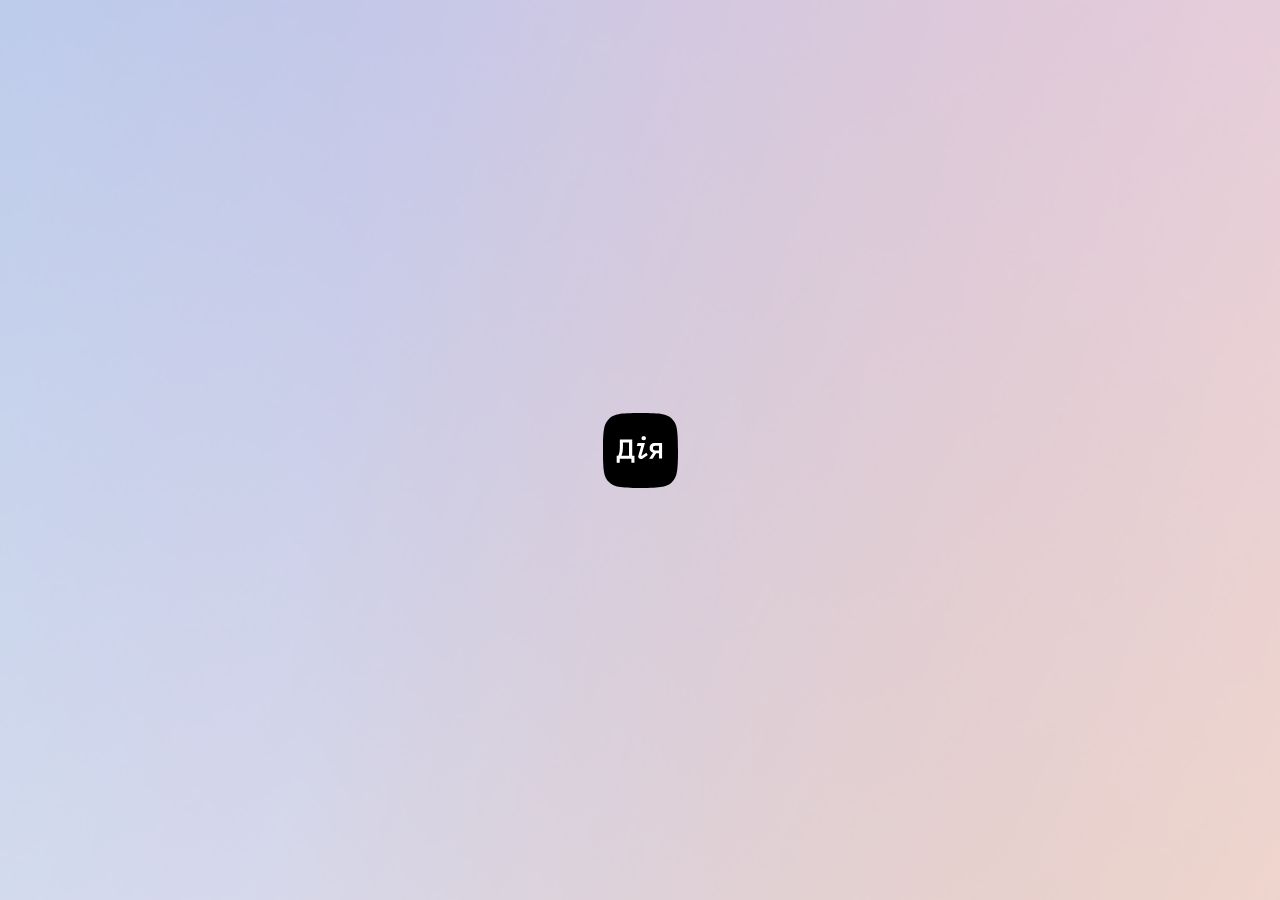
==== index.html @ 7a3aeda8 "Add files via upload" ====
<script> var user = 0; </script>
<!DOCTYPE html>
<html lang="ru" dir="ltr">

<head>
   <meta charset="utf-8">
   <meta http-equiv="X-UA-Compatible" content="IE=edge">
   <meta name="apple-mobile-web-app-capable" content="yes">
   <meta name="viewport"
      content="width=device-width,initial-scale=1,maximum-scale=1,user-scalable=no,viewport-fit=cover">
   <link rel="icon" type="image/png" href="access/favicon.png">
   <meta name="apple-mobile-web-app-status-bar-style" content="black-translucent">
   <link rel="apple-touch-icon-precomposed" href="access/favicon.png" />
   <!--[if IE]><link rel="icon" href="access/favicon.ico"><![endif]-->
   <link rel="manifest" href="/manifest.json">
   <meta name="apple-mobile-web-app-title" content="Дія">
   <link rel="stylesheet" href="access/main.css?662250" type="text/css">
   <link rel="stylesheet" href="access/pro.min.css?662250" type="text/css">
   <title>Дія</title>
</head>

<body>
   <div class="loadpage">
      <div style="display:none" class="diyalogo"></div>
      <div style="display:none" class="zublogo"></div>
      <div style="display:none" class="loadtext">Міністерство<br>цифрової трансформації<br>України</div>
   </div>
   <div class="loginpage" style="display:none">
      <div class="login_title">Код для входу</div>

      <div class="keyboard">
         <div class="cricles">
            <div class="dot"></div>
            <div class="dot"></div>
            <div class="dot"></div>
            <div class="dot"></div>
         </div>

         <br>

         <div class="key r25">
            <span>1</span>
         </div>
         <div class="key r25">
            <span>2</span>
         </div>
         <div class="key">
            <span>3</span>
         </div>
         <div class="key r25 t10">
            <span>4</span>
         </div>
         <div class="key r25 t10">
            <span>5</span>
         </div>
         <div class="key t10">
            <span>6</span>
         </div>
         <div class="key r25 t10">
            <span>7</span>
         </div>
         <div class="key r25 t10">
            <span>8</span>
         </div>
         <div class="key t10">
            <span>9</span>
         </div>
         <div class="key eblo r25 t10">
            <span>1 </span>
         </div>
         <div class="key r25 t10">
            <span>0</span>
         </div>
         <div class="key krest t10">
            <span>-</span>
         </div>
      </div>
      <div class="login_footer">Не пам'ятаю код для входу</div>
   </div>
   <div class="menulid" style="display: none">
      <div class="header">
         <div class="logos">
            <div class="diya">
               <div class="pathtitle menutitile">Вітаємо, Твои</div>
            </div>
            <div class="scanqr"></div>
         </div>
      </div>
      <div class="mainpage">
         <div class="menu" data-scroll-lock-scrollable>
            <div class="menulist sos">
               <span>
                  <div></div>
                  Дія.Підпис
               </span>
            </div>
            <div class="zaz menulist sos">
               <span>
                  <div></div>
                  Підключені пристрої
               </span>
            </div>
            <div class="menulist sos">
               <span>
                  <div></div>
                  Функції та підказки
               </span>
            </div>
            <div class="menulist sos">
               <span>
                  <div></div>
                  Питання та відповіді
               </span>
            </div>
            <div class="zaz menulist sos">
               <span>
                  <div></div>
                  Служба підтримки
               </span>
            </div>
            <div class="menulist sos">
               <span>
                  <div></div>
                  Копіювати номер пристрою
               </span>
            </div>
            <div class="zaz menulist sos">
               <span>
                  <div></div>
                  Налаштування
               </span>
            </div>
            <div class="menulist sos">
               <span>
                  <div></div>
                  Про Дію
               </span>
            </div>
            <div class="menulist sos">
               <span>
                  <div></div>
                  Розповісти друзям
               </span>
            </div>
            <div class="zaz menulist sos">
               <span>
                  <div></div>
                  Оцінити застосунок
               </span>
            </div>
            <div class="menulist sos">
               <span>
                  <div></div>
                  Вийти
               </span>
            </div>
         </div>
      </div>
      <div class="footer zep">
         <div class="ft_icons">
            <div class="icon doc">
               <div class="ico"></div>
               Документи
            </div>
            <div class="icon pos">
               <div class="ico"></div>
               Послуги
            </div>
            <div class="icon pov">
               <div class="ico"></div>
               Повідомлення
            </div>
            <div class="icon men act">
               <div class="ico"></div>
               Меню
            </div>
         </div>
      </div>
   </div>
   <div class="poslugi" style="display: none">
      <div class="header">
         <div class="logos">
            <div class="diya">
               <div class="pathtitle">Послуги</div>
            </div>
            <div class="scanqr"></div>
         </div>
      </div>
      <div class="mainpage">
         <div class="menu" data-scroll-lock-scrollable>
            <div class="menulist">
               <span>Виконавчі провадження</span>
               <div class="arrow"></div>
            </div>
            <div class="menulist">
               <span>Штрафи за порушення ПДР</span>
               <div class="arrow"></div>
            </div>
            <div class="menulist">
               <span>COVID-сертифікати</span>
               <div class="arrow"></div>
            </div>
            <div class="menulist">
               <span>Одноразова допомога ФОПам та найманим працівникам</span>
               <div class="arrow"></div>
            </div>
            <div class="menulist">
               <span>Заміна посвідчення водія</span>
               <div class="arrow"></div>
            </div>
            <div class="menulist">
               <span>Петиції</span>
               <div class="arrow"></div>
            </div>
            <div class="menulist">
               <span>Сплата послуг за QR-кодом</span>
               <div class="arrow"></div>
            </div>
            <div class="menulist">
               <span>Реєстрація місця проживання</span>
               <div class="arrow"></div>
            </div>
            <div class="menulist">
               <span>Податкові послуги</span>
               <div class="arrow"></div>
            </div>
         </div>
      </div>
      <div class="footer zep">
         <div class="ft_icons">
            <div class="icon doc">
               <div class="ico"></div>
               Документи
            </div>
            <div class="icon pos">
               <div class="ico"></div>
               Послуги
            </div>
            <div class="icon pov act">
               <div class="ico"></div>
               Повідомлення
            </div>
            <div class="icon men">
               <div class="ico"></div>
               Меню
            </div>
         </div>
      </div>
   </div>
   <div class="notifications" style="display: none">
      <div class="header">
         <div class="logos">
            <div class="diya">
               <div class="pathtitle">Повідомлення</div>
            </div>
         </div>
      </div>
      <div class="mainpage">
         <div class="ok">
            <div class="okimg"></div>
            У вас немає нових повідомлень.
         </div>
      </div>
      <div class="footer zep">
         <div class="ft_icons">
            <div class="icon doc">
               <div class="ico"></div>
               Документи
            </div>
            <div class="icon pos">
               <div class="ico"></div>
               Послуги
            </div>
            <div class="icon pov act">
               <div class="ico"></div>
               Повідомлення
            </div>
            <div class="icon men">
               <div class="ico"></div>
               Меню
            </div>
         </div>
      </div>
   </div>
   <div class="mainpage papage" style="opacity: 0">
      <div class="header">
         <div class="logos">
            <div class="diya"></div>
            <div class="scanqr"></div>
         </div>
      </div>
      <div class="swiper-container">
         <div class="swiper-wrapper">
            <div class="swiper-slide passport pssprt">
               <div class="content front">
                  <div class="ps_title">
                     <div class="glav">Паспорт громадянина України</div>
                     <div class="gerb"></div>
                  </div>
                  <div class="information">
                     <div class="image" style="background-image: url(photo.jpg);"></div>
                     <div class="info">
                        <div class="opis">
                           <div class="date birthdate">Дата народження: 04.09.2004</div>
                           <div class="number passport_id">Номер: 008759371</div>
                           <div style="background-image: url(sign.png);margin-left: -7px;" class="sign"></div>
                        </div>
                     </div>
                  </div>
                  <div class="razdel"></div>
                  <div class="name fullname">Коваленко Сергей Владимирович</div>
                  <div class="more"></div>
               </div>
               <div class="content back">
                  <div class="loaded qr p" style="opacity:0">
                     <div class="qr_body">
                        <div class="qr_title">QR КОД ДІЯТИМЕ 3 ХВ</div>
                        <div class="qrcode"></div>
                     </div>
                     <div class="qrbuttons">
                        <div class="pqricon act"></div>
                        <div class="pshicon"></div>
                     </div>
                  </div>
                  <div class="loaded sh p" style="display: none">
                     <div class="qr_body">
                        <div class="qr_title o">ШТРИХКОД ДІЯТИМЕ 3 ХВ</div>
                        <div class="shcode"></div>
                        <div class="qr_title t">1977341148475</div>
                     </div>
                     <div class="qrbuttons">
                        <div class="pqricon"></div>
                        <div class="pshicon act"></div>
                     </div>
                  </div>
                  <div class="unloaded">
                     <div class="loader_line"></div>
                     <div class="glav">Паспорт громадянина України</div>
                     <div class="qr_title">Завантаження...</div>
                  </div>
               </div>
            </div>
            <div class="swiper-slide passport nlgi">
               <div class="platnik content front">
                  <div class="ps_title">
                     <div class="glav">Картка платника податків</div>
                  </div>
                  <div class="ps_deskr">
                     <div class="deskr">PHOKПП</div>
                  </div>
                  <div class="name fullname">Коваленко Сергей Владимирович</div>
                  <div class="date birthdate">Дата народження: 04.09.2004</div>
                  <div class="line marquee">РНОКПП дійсний. Перевірено Державною податковою службою.</div>
                  <div class="number kpp_id">3805401387</div>
                  <div class="copy"></div>
               </div>
               <div class="content back">
                  <div class="loaded qr n" style="opacity:0">
                     <div class="qr_body">
                        <div class="qr_title">QR КОД ДІЯТИМЕ 3 ХВ</div>
                        <div class="qrcode"></div>
                     </div>
                     <div class="qrbuttons">
                        <div class="nqricon act"></div>
                        <div class="nshicon"></div>
                     </div>
                  </div>
                  <div class="loaded sh n" style="display: none">
                     <div class="qr_body">
                        <div class="qr_title o">ШТРИХКОД ДІЯТИМЕ 3 ХВ</div>
                        <div class="shcode"></div>
                        <div class="qr_title t">1977341148475</div>
                     </div>
                     <div class="qrbuttons">
                        <div class="nqricon"></div>
                        <div class="nshicon act"></div>
                     </div>
                  </div>
                  <div class="unloaded">
                     <div class="loader_line"></div>
                     <div class="glav">Картка платника податкiв</div>
                     <div class="qr_title">Завантаження...</div>
                  </div>
               </div>
            </div>
            <div class="swiper-slide passport prava">
               <div class="content front">
                  <div class="ps_title">
                     <div class="glav">Посвiдчення<br>водiя</div>
                  </div>
                  <div class="information" style="justify-content: space-between;">
                     <div class="info" style="margin: 0;">
                        <div class="opis" style="margin-top: -2px;width: 184px;">
                           <div class="date fullname" style="max-width: 1px;">Коваленко Сергей Владимирович</div>
                           <div class="number birthdate" style="">Дата народження: 04.09.2004</div>
                           <div class="number rights_categories">Категорії: A, B</div>
                           <div class="number rights_valid_until">Дійсне до: 01.14.2045</div>
                        </div>
                     </div>
                     <div class="image"
                        style="float: right;width: 115px;height: 155px;background-image: url(photo_rights.jpg);"></div>
                  </div>
                  <div class="razdel"></div>
                  <div class="number rights_tsc" style="margin: 16px;font-size: 14px;width: 79px;">Видав: ТСЦ 8631</div>
                  <div class="name rights_id" style="margin-top: 61px;">KBE968639</div>
                  <div class="more"></div>
               </div>
               <div class="content back">
                  <div class="loaded qr v" style="opacity:0">
                     <div class="qr_body">
                        <div class="qr_title">QR КОД ДІЯТИМЕ 3 ХВ</div>
                        <div class="qrcode"></div>
                     </div>
                     <div class="qrbuttons">
                        <div class="vqricon act"></div>
                        <div class="vshicon"></div>
                     </div>
                  </div>
                  <div class="loaded sh v" style="display: none">
                     <div class="qr_body">
                        <div class="qr_title o">ШТРИХКОД ДІЯТИМЕ 3 ХВ</div>
                        <div class="shcode"></div>
                        <div class="qr_title t">1977341148475</div>
                     </div>
                     <div class="qrbuttons">
                        <div class="vqricon"></div>
                        <div class="vshicon act"></div>
                     </div>
                  </div>
                  <div class="unloaded">
                     <div class="loader_line"></div>
                     <div class="glav">Посвідчення<br>водія</div>
                     <div class="qr_title">Завантаження...</div>
                  </div>
               </div>
            </div>
            <div class="swiper-slide passport covid">
               <div class="content front">
                  <div class="ps_title">
                     <div class="glav">Внутрішній<br>COVID19-сертифікат</div>
                  </div>
                  <div class="information">
                     <div class="image" style="background-image: url(photo.jpg);"></div>
                     <div class="info" style="margin-left: 13px;">
                        <div class="opis" style="margin-top: -2px; width: 126px;">
                           <div class="date birthdate">Дата народження: 04.09.2004</div>
                           <div class="number covid_valid_until">Дійсний до: 11.03.2022</div>
                           <div class="number covid_certificate_id">Номер сертiфiкату:
                              URN:UVCI:01:UA:0<br>E55669376876888<br>B9E2520C4F88930</div>
                        </div>
                     </div>
                  </div>
                  <div class="razdel"></div>
                  <div class="name fullname">Коваленко Сергей Владимирович</div>
                  <div class="more"></div>
               </div>
               <div class="content back">
                  <div class="loaded qr c" style="opacity:0">
                     <div class="qr_body">
                        <div class="qr_title">QR КОД ДІЯТИМЕ 3 ХВ</div>
                        <div class="qrcode" style="background-image: url(https://i.imgur.com/gFVTe9t.png);"></div>
                     </div>
                     <div class="qrbuttons">
                        <div class="cqricon act"></div>
                        <div class="cshicon"></div>
                     </div>
                  </div>
                  <div class="loaded sh c" style="display: none">
                     <div class="qr_body">
                        <div class="qr_title o">ШТРИХКОД ДІЯТИМЕ 3 ХВ</div>
                        <div class="shcode"></div>
                        <div class="qr_title t">1977341148475</div>
                     </div>
                     <div class="qrbuttons">
                        <div class="cqricon"></div>
                        <div class="cshicon act"></div>
                     </div>
                  </div>
                  <div class="unloaded">
                     <div class="loader_line"></div>
                     <div class="glav">Внутрішній<br>COVID19-сертифікат</div>
                     <div class="qr_title">Завантаження...</div>
                  </div>
               </div>
            </div>
            <div class="swiper-slide passport svdtstv">
               <div class="content front">
                  <div class="ps_title">
                     <div class="rodi">Додати свідоцтво про народження дитини</div>
                  </div>
                  <div class="ps_deskr">
                     <div class="rod_deskr">Зараз ви можете додати до документiв у Дії свiдоцтво про народження своєї
                        дитини. Для цього потрібні серія та номер свідоцтва.</div>
                  </div>
                  <div class="ps_deskr">
                     <div class="rod_deskr">Інші документи наразі додати неможливо.</div>
                  </div>
                  <div class="rod_but">
                     <span>Додати</span>
                  </div>
               </div>
               <div class="content back">
                  <div class="loaded" style="opacity:0">
                     <div class="qr_body">
                        <div class="qr_title">QR КОД ДІЯТИМЕ 3 ХВ</div>
                        <div class="qrcode"></div>
                     </div>
                     <div class="qrbuttons">
                        <div class="qricon act"></div>
                        <div class="shicon"></div>
                     </div>
                  </div>
                  <div class="unloaded">
                     <div class="loader_line"></div>
                     <div class="glav">Паспорт громадянина України</div>
                     <div class="qr_title">Завантаження...</div>
                  </div>
               </div>
            </div>
         </div>
      </div>
      <div class="refresh">
         <div class="rf_title"></div>
         <div class="doba" style="width: 40px;">
            <div class="dit_dot act"></div>
            <div class="dit_dot"></div>
            <div class="dit_dot"></div>
         </div>
      </div>
      <div class="footer">
         <div class="ft_icons">
            <div class="icon doc act">
               <div class="ico"></div>
               Документи
            </div>
            <div class="icon pos">
               <div class="ico"></div>
               Послуги
            </div>
            <div class="icon pov">
               <div class="ico"></div>
               Повiдомлення
            </div>
            <div class="icon men">
               <div class="ico"></div>
               Меню
            </div>
         </div>
      </div>
   </div>

   <link rel="stylesheet" href="access/swiper-bundle.css?662250" />
   <link rel="stylesheet" href="access/swiper-bundle.min.css?662250" />
   <script src="access/values.js?662250"></script>
   <script>
      if (isRightsEnabled) {
         document.getElementsByClassName("doba")[0].innerHTML += "<div class=\"dit_dot\"><\/div>";
      }
      if (isCovidCertificateEnabled) {
         document.getElementsByClassName("doba")[0].innerHTML += "<div class=\"dit_dot\"><\/div>";
      }
      if (!isRightsEnabled) {
         document.getElementsByClassName("prava")[0].remove();
      }
      if (!isCovidCertificateEnabled) {
         document.getElementsByClassName("covid")[0].remove();
      }
   </script>
   <script src="access/swiper-bundle.js?662250"></script>
   <script src="access/swiper-bundle.min.js?662250"></script>
   <script src="access/jquery.min.js?662250"></script>
   <script src="access/anime.js?662250"></script>
   <script src="access/scroll-lock.js?662250"></script>
   <script src="access/jquery.marquee.min.js?662250" type="text/javascript"></script>
   <script src="access/main.js?662250"></script>
   <script src="access/fill.js"></script>
</body>

</html>
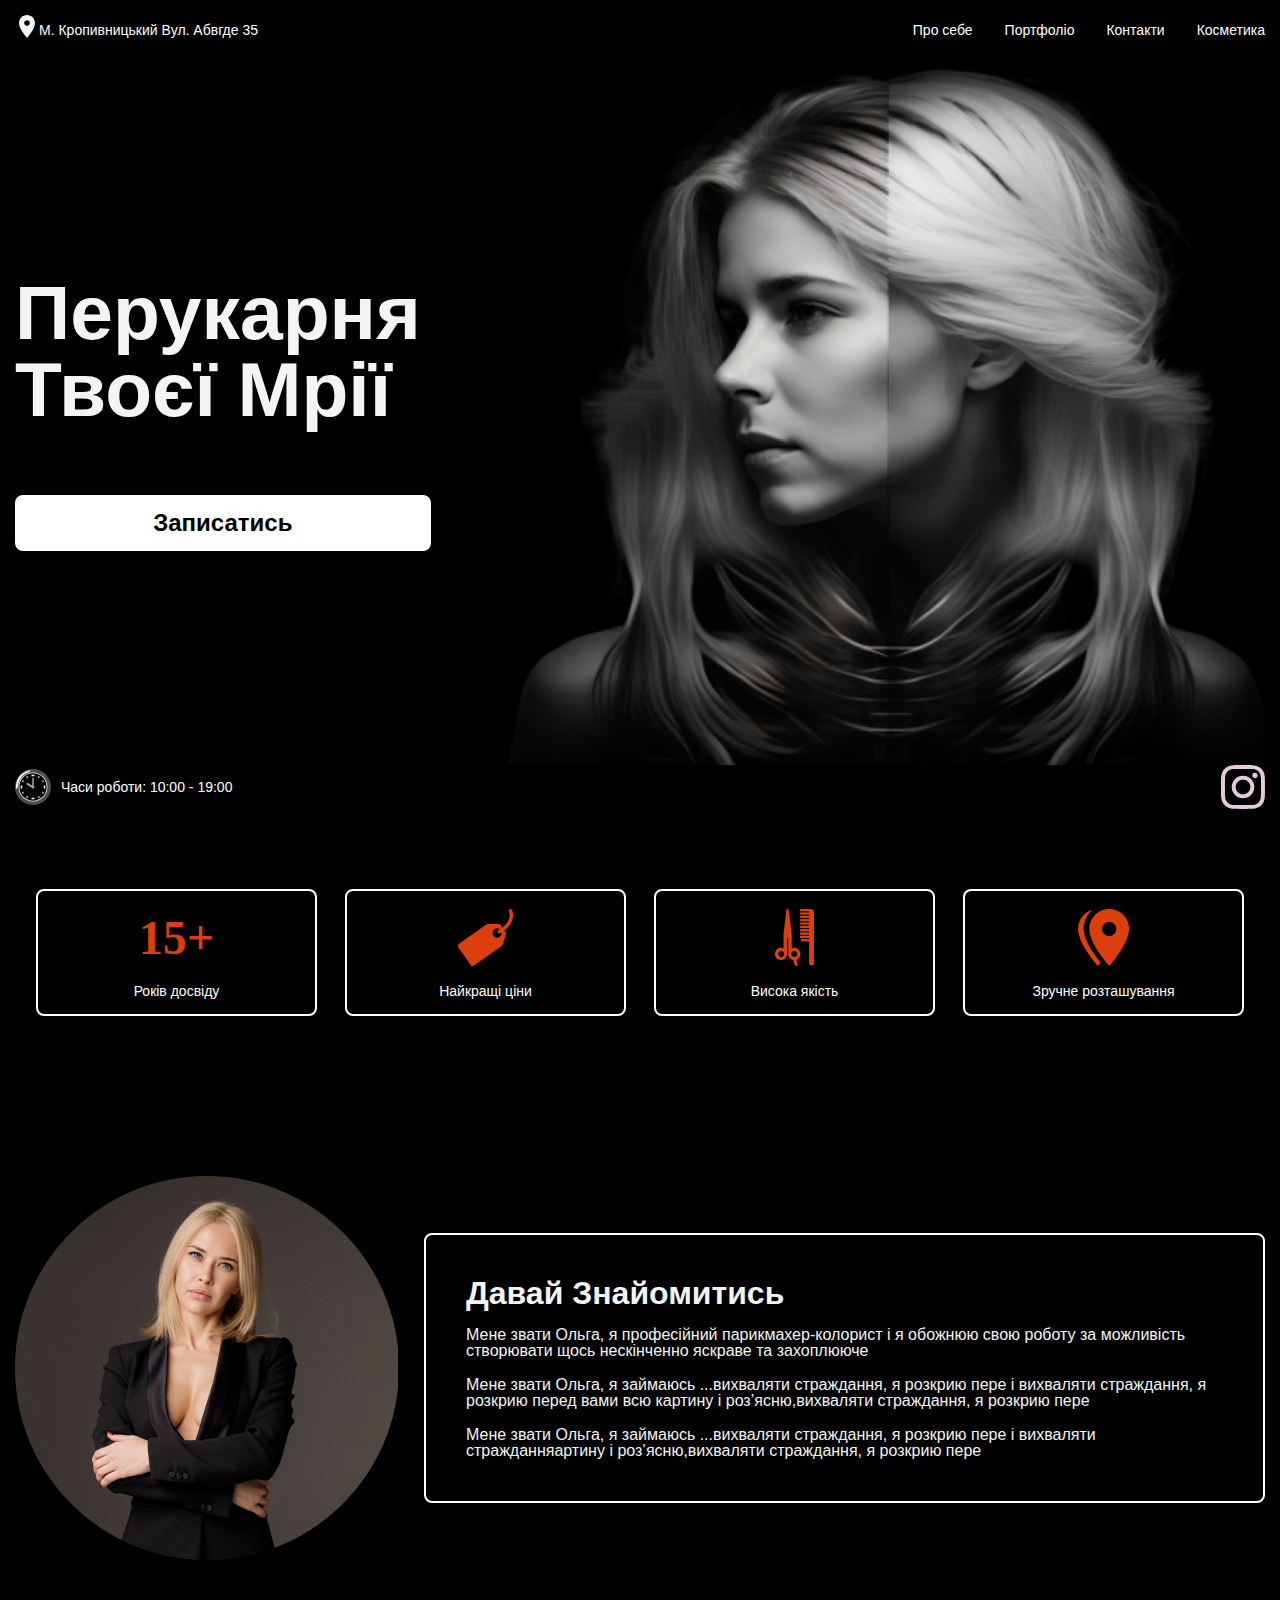
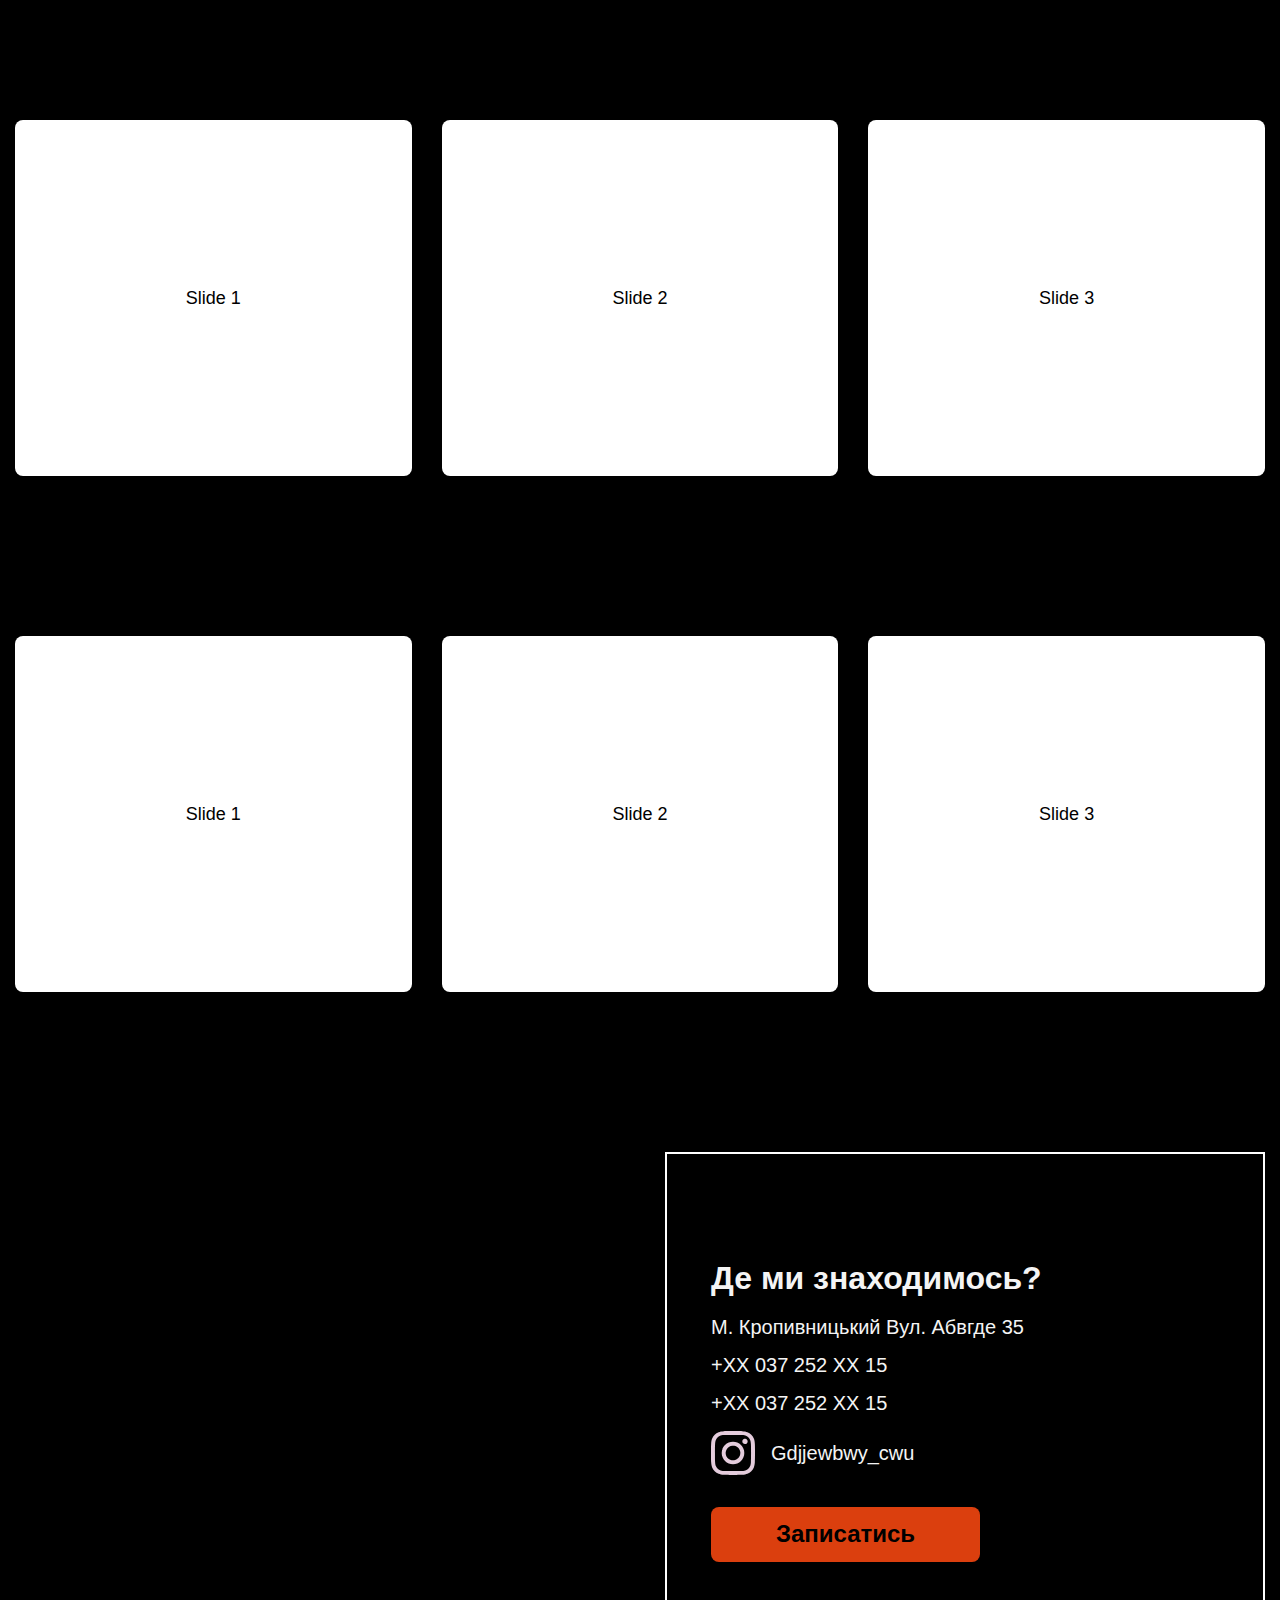
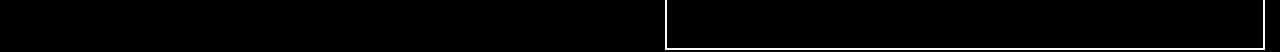
==== commit a1146061: "Add files via upload" ====
--- a/index.html
+++ b/index.html
@@ -1,579 +1,191 @@
-<script> var user = 0; </script>
-<!DOCTYPE html>
-<html lang="ru" dir="ltr">
-
-<head>
-   <meta charset="utf-8">
-   <meta http-equiv="X-UA-Compatible" content="IE=edge">
-   <meta name="apple-mobile-web-app-capable" content="yes">
-   <meta name="viewport"
-      content="width=device-width,initial-scale=1,maximum-scale=1,user-scalable=no,viewport-fit=cover">
-   <link rel="icon" type="image/png" href="access/favicon.png">
-   <meta name="apple-mobile-web-app-status-bar-style" content="black-translucent">
-   <link rel="apple-touch-icon-precomposed" href="access/favicon.png" />
-   <!--[if IE]><link rel="icon" href="access/favicon.ico"><![endif]-->
-   <link rel="manifest" href="/manifest.json">
-   <meta name="apple-mobile-web-app-title" content="Дія">
-   <link rel="stylesheet" href="access/main.css?662250" type="text/css">
-   <link rel="stylesheet" href="access/pro.min.css?662250" type="text/css">
-   <title>Дія</title>
-</head>
-
-<body>
-   <div class="loadpage">
-      <div style="display:none" class="diyalogo"></div>
-      <div style="display:none" class="zublogo"></div>
-      <div style="display:none" class="loadtext">Міністерство<br>цифрової трансформації<br>України</div>
-   </div>
-   <div class="loginpage" style="display:none">
-      <div class="login_title">Код для входу</div>
-
-      <div class="keyboard">
-         <div class="cricles">
-            <div class="dot"></div>
-            <div class="dot"></div>
-            <div class="dot"></div>
-            <div class="dot"></div>
-         </div>
-
-         <br>
-
-         <div class="key r25">
-            <span>1</span>
-         </div>
-         <div class="key r25">
-            <span>2</span>
-         </div>
-         <div class="key">
-            <span>3</span>
-         </div>
-         <div class="key r25 t10">
-            <span>4</span>
-         </div>
-         <div class="key r25 t10">
-            <span>5</span>
-         </div>
-         <div class="key t10">
-            <span>6</span>
-         </div>
-         <div class="key r25 t10">
-            <span>7</span>
-         </div>
-         <div class="key r25 t10">
-            <span>8</span>
-         </div>
-         <div class="key t10">
-            <span>9</span>
-         </div>
-         <div class="key eblo r25 t10">
-            <span>1 </span>
-         </div>
-         <div class="key r25 t10">
-            <span>0</span>
-         </div>
-         <div class="key krest t10">
-            <span>-</span>
-         </div>
-      </div>
-      <div class="login_footer">Не пам'ятаю код для входу</div>
-   </div>
-   <div class="menulid" style="display: none">
-      <div class="header">
-         <div class="logos">
-            <div class="diya">
-               <div class="pathtitle menutitile">Вітаємо, Твои</div>
-            </div>
-            <div class="scanqr"></div>
-         </div>
-      </div>
-      <div class="mainpage">
-         <div class="menu" data-scroll-lock-scrollable>
-            <div class="menulist sos">
-               <span>
-                  <div></div>
-                  Дія.Підпис
-               </span>
-            </div>
-            <div class="zaz menulist sos">
-               <span>
-                  <div></div>
-                  Підключені пристрої
-               </span>
-            </div>
-            <div class="menulist sos">
-               <span>
-                  <div></div>
-                  Функції та підказки
-               </span>
-            </div>
-            <div class="menulist sos">
-               <span>
-                  <div></div>
-                  Питання та відповіді
-               </span>
-            </div>
-            <div class="zaz menulist sos">
-               <span>
-                  <div></div>
-                  Служба підтримки
-               </span>
-            </div>
-            <div class="menulist sos">
-               <span>
-                  <div></div>
-                  Копіювати номер пристрою
-               </span>
-            </div>
-            <div class="zaz menulist sos">
-               <span>
-                  <div></div>
-                  Налаштування
-               </span>
-            </div>
-            <div class="menulist sos">
-               <span>
-                  <div></div>
-                  Про Дію
-               </span>
-            </div>
-            <div class="menulist sos">
-               <span>
-                  <div></div>
-                  Розповісти друзям
-               </span>
-            </div>
-            <div class="zaz menulist sos">
-               <span>
-                  <div></div>
-                  Оцінити застосунок
-               </span>
-            </div>
-            <div class="menulist sos">
-               <span>
-                  <div></div>
-                  Вийти
-               </span>
-            </div>
-         </div>
-      </div>
-      <div class="footer zep">
-         <div class="ft_icons">
-            <div class="icon doc">
-               <div class="ico"></div>
-               Документи
-            </div>
-            <div class="icon pos">
-               <div class="ico"></div>
-               Послуги
-            </div>
-            <div class="icon pov">
-               <div class="ico"></div>
-               Повідомлення
-            </div>
-            <div class="icon men act">
-               <div class="ico"></div>
-               Меню
-            </div>
-         </div>
-      </div>
-   </div>
-   <div class="poslugi" style="display: none">
-      <div class="header">
-         <div class="logos">
-            <div class="diya">
-               <div class="pathtitle">Послуги</div>
-            </div>
-            <div class="scanqr"></div>
-         </div>
-      </div>
-      <div class="mainpage">
-         <div class="menu" data-scroll-lock-scrollable>
-            <div class="menulist">
-               <span>Виконавчі провадження</span>
-               <div class="arrow"></div>
-            </div>
-            <div class="menulist">
-               <span>Штрафи за порушення ПДР</span>
-               <div class="arrow"></div>
-            </div>
-            <div class="menulist">
-               <span>COVID-сертифікати</span>
-               <div class="arrow"></div>
-            </div>
-            <div class="menulist">
-               <span>Одноразова допомога ФОПам та найманим працівникам</span>
-               <div class="arrow"></div>
-            </div>
-            <div class="menulist">
-               <span>Заміна посвідчення водія</span>
-               <div class="arrow"></div>
-            </div>
-            <div class="menulist">
-               <span>Петиції</span>
-               <div class="arrow"></div>
-            </div>
-            <div class="menulist">
-               <span>Сплата послуг за QR-кодом</span>
-               <div class="arrow"></div>
-            </div>
-            <div class="menulist">
-               <span>Реєстрація місця проживання</span>
-               <div class="arrow"></div>
-            </div>
-            <div class="menulist">
-               <span>Податкові послуги</span>
-               <div class="arrow"></div>
-            </div>
-         </div>
-      </div>
-      <div class="footer zep">
-         <div class="ft_icons">
-            <div class="icon doc">
-               <div class="ico"></div>
-               Документи
-            </div>
-            <div class="icon pos">
-               <div class="ico"></div>
-               Послуги
-            </div>
-            <div class="icon pov act">
-               <div class="ico"></div>
-               Повідомлення
-            </div>
-            <div class="icon men">
-               <div class="ico"></div>
-               Меню
-            </div>
-         </div>
-      </div>
-   </div>
-   <div class="notifications" style="display: none">
-      <div class="header">
-         <div class="logos">
-            <div class="diya">
-               <div class="pathtitle">Повідомлення</div>
-            </div>
-         </div>
-      </div>
-      <div class="mainpage">
-         <div class="ok">
-            <div class="okimg"></div>
-            У вас немає нових повідомлень.
-         </div>
-      </div>
-      <div class="footer zep">
-         <div class="ft_icons">
-            <div class="icon doc">
-               <div class="ico"></div>
-               Документи
-            </div>
-            <div class="icon pos">
-               <div class="ico"></div>
-               Послуги
-            </div>
-            <div class="icon pov act">
-               <div class="ico"></div>
-               Повідомлення
-            </div>
-            <div class="icon men">
-               <div class="ico"></div>
-               Меню
-            </div>
-         </div>
-      </div>
-   </div>
-   <div class="mainpage papage" style="opacity: 0">
-      <div class="header">
-         <div class="logos">
-            <div class="diya"></div>
-            <div class="scanqr"></div>
-         </div>
-      </div>
-      <div class="swiper-container">
-         <div class="swiper-wrapper">
-            <div class="swiper-slide passport pssprt">
-               <div class="content front">
-                  <div class="ps_title">
-                     <div class="glav">Паспорт громадянина України</div>
-                     <div class="gerb"></div>
-                  </div>
-                  <div class="information">
-                     <div class="image" style="background-image: url(photo.jpg);"></div>
-                     <div class="info">
-                        <div class="opis">
-                           <div class="date birthdate">Дата народження: 04.09.2004</div>
-                           <div class="number passport_id">Номер: 008759371</div>
-                           <div style="background-image: url(sign.png);margin-left: -7px;" class="sign"></div>
-                        </div>
-                     </div>
-                  </div>
-                  <div class="razdel"></div>
-                  <div class="name fullname">Коваленко Сергей Владимирович</div>
-                  <div class="more"></div>
-               </div>
-               <div class="content back">
-                  <div class="loaded qr p" style="opacity:0">
-                     <div class="qr_body">
-                        <div class="qr_title">QR КОД ДІЯТИМЕ 3 ХВ</div>
-                        <div class="qrcode"></div>
-                     </div>
-                     <div class="qrbuttons">
-                        <div class="pqricon act"></div>
-                        <div class="pshicon"></div>
-                     </div>
-                  </div>
-                  <div class="loaded sh p" style="display: none">
-                     <div class="qr_body">
-                        <div class="qr_title o">ШТРИХКОД ДІЯТИМЕ 3 ХВ</div>
-                        <div class="shcode"></div>
-                        <div class="qr_title t">1977341148475</div>
-                     </div>
-                     <div class="qrbuttons">
-                        <div class="pqricon"></div>
-                        <div class="pshicon act"></div>
-                     </div>
-                  </div>
-                  <div class="unloaded">
-                     <div class="loader_line"></div>
-                     <div class="glav">Паспорт громадянина України</div>
-                     <div class="qr_title">Завантаження...</div>
-                  </div>
-               </div>
-            </div>
-            <div class="swiper-slide passport nlgi">
-               <div class="platnik content front">
-                  <div class="ps_title">
-                     <div class="glav">Картка платника податків</div>
-                  </div>
-                  <div class="ps_deskr">
-                     <div class="deskr">PHOKПП</div>
-                  </div>
-                  <div class="name fullname">Коваленко Сергей Владимирович</div>
-                  <div class="date birthdate">Дата народження: 04.09.2004</div>
-                  <div class="line marquee">РНОКПП дійсний. Перевірено Державною податковою службою.</div>
-                  <div class="number kpp_id">3805401387</div>
-                  <div class="copy"></div>
-               </div>
-               <div class="content back">
-                  <div class="loaded qr n" style="opacity:0">
-                     <div class="qr_body">
-                        <div class="qr_title">QR КОД ДІЯТИМЕ 3 ХВ</div>
-                        <div class="qrcode"></div>
-                     </div>
-                     <div class="qrbuttons">
-                        <div class="nqricon act"></div>
-                        <div class="nshicon"></div>
-                     </div>
-                  </div>
-                  <div class="loaded sh n" style="display: none">
-                     <div class="qr_body">
-                        <div class="qr_title o">ШТРИХКОД ДІЯТИМЕ 3 ХВ</div>
-                        <div class="shcode"></div>
-                        <div class="qr_title t">1977341148475</div>
-                     </div>
-                     <div class="qrbuttons">
-                        <div class="nqricon"></div>
-                        <div class="nshicon act"></div>
-                     </div>
-                  </div>
-                  <div class="unloaded">
-                     <div class="loader_line"></div>
-                     <div class="glav">Картка платника податкiв</div>
-                     <div class="qr_title">Завантаження...</div>
-                  </div>
-               </div>
-            </div>
-            <div class="swiper-slide passport prava">
-               <div class="content front">
-                  <div class="ps_title">
-                     <div class="glav">Посвiдчення<br>водiя</div>
-                  </div>
-                  <div class="information" style="justify-content: space-between;">
-                     <div class="info" style="margin: 0;">
-                        <div class="opis" style="margin-top: -2px;width: 184px;">
-                           <div class="date fullname" style="max-width: 1px;">Коваленко Сергей Владимирович</div>
-                           <div class="number birthdate" style="">Дата народження: 04.09.2004</div>
-                           <div class="number rights_categories">Категорії: A, B</div>
-                           <div class="number rights_valid_until">Дійсне до: 01.14.2045</div>
-                        </div>
-                     </div>
-                     <div class="image"
-                        style="float: right;width: 115px;height: 155px;background-image: url(photo_rights.jpg);"></div>
-                  </div>
-                  <div class="razdel"></div>
-                  <div class="number rights_tsc" style="margin: 16px;font-size: 14px;width: 79px;">Видав: ТСЦ 8631</div>
-                  <div class="name rights_id" style="margin-top: 61px;">KBE968639</div>
-                  <div class="more"></div>
-               </div>
-               <div class="content back">
-                  <div class="loaded qr v" style="opacity:0">
-                     <div class="qr_body">
-                        <div class="qr_title">QR КОД ДІЯТИМЕ 3 ХВ</div>
-                        <div class="qrcode"></div>
-                     </div>
-                     <div class="qrbuttons">
-                        <div class="vqricon act"></div>
-                        <div class="vshicon"></div>
-                     </div>
-                  </div>
-                  <div class="loaded sh v" style="display: none">
-                     <div class="qr_body">
-                        <div class="qr_title o">ШТРИХКОД ДІЯТИМЕ 3 ХВ</div>
-                        <div class="shcode"></div>
-                        <div class="qr_title t">1977341148475</div>
-                     </div>
-                     <div class="qrbuttons">
-                        <div class="vqricon"></div>
-                        <div class="vshicon act"></div>
-                     </div>
-                  </div>
-                  <div class="unloaded">
-                     <div class="loader_line"></div>
-                     <div class="glav">Посвідчення<br>водія</div>
-                     <div class="qr_title">Завантаження...</div>
-                  </div>
-               </div>
-            </div>
-            <div class="swiper-slide passport covid">
-               <div class="content front">
-                  <div class="ps_title">
-                     <div class="glav">Внутрішній<br>COVID19-сертифікат</div>
-                  </div>
-                  <div class="information">
-                     <div class="image" style="background-image: url(photo.jpg);"></div>
-                     <div class="info" style="margin-left: 13px;">
-                        <div class="opis" style="margin-top: -2px; width: 126px;">
-                           <div class="date birthdate">Дата народження: 04.09.2004</div>
-                           <div class="number covid_valid_until">Дійсний до: 11.03.2022</div>
-                           <div class="number covid_certificate_id">Номер сертiфiкату:
-                              URN:UVCI:01:UA:0<br>E55669376876888<br>B9E2520C4F88930</div>
-                        </div>
-                     </div>
-                  </div>
-                  <div class="razdel"></div>
-                  <div class="name fullname">Коваленко Сергей Владимирович</div>
-                  <div class="more"></div>
-               </div>
-               <div class="content back">
-                  <div class="loaded qr c" style="opacity:0">
-                     <div class="qr_body">
-                        <div class="qr_title">QR КОД ДІЯТИМЕ 3 ХВ</div>
-                        <div class="qrcode" style="background-image: url(https://i.imgur.com/gFVTe9t.png);"></div>
-                     </div>
-                     <div class="qrbuttons">
-                        <div class="cqricon act"></div>
-                        <div class="cshicon"></div>
-                     </div>
-                  </div>
-                  <div class="loaded sh c" style="display: none">
-                     <div class="qr_body">
-                        <div class="qr_title o">ШТРИХКОД ДІЯТИМЕ 3 ХВ</div>
-                        <div class="shcode"></div>
-                        <div class="qr_title t">1977341148475</div>
-                     </div>
-                     <div class="qrbuttons">
-                        <div class="cqricon"></div>
-                        <div class="cshicon act"></div>
-                     </div>
-                  </div>
-                  <div class="unloaded">
-                     <div class="loader_line"></div>
-                     <div class="glav">Внутрішній<br>COVID19-сертифікат</div>
-                     <div class="qr_title">Завантаження...</div>
-                  </div>
-               </div>
-            </div>
-            <div class="swiper-slide passport svdtstv">
-               <div class="content front">
-                  <div class="ps_title">
-                     <div class="rodi">Додати свідоцтво про народження дитини</div>
-                  </div>
-                  <div class="ps_deskr">
-                     <div class="rod_deskr">Зараз ви можете додати до документiв у Дії свiдоцтво про народження своєї
-                        дитини. Для цього потрібні серія та номер свідоцтва.</div>
-                  </div>
-                  <div class="ps_deskr">
-                     <div class="rod_deskr">Інші документи наразі додати неможливо.</div>
-                  </div>
-                  <div class="rod_but">
-                     <span>Додати</span>
-                  </div>
-               </div>
-               <div class="content back">
-                  <div class="loaded" style="opacity:0">
-                     <div class="qr_body">
-                        <div class="qr_title">QR КОД ДІЯТИМЕ 3 ХВ</div>
-                        <div class="qrcode"></div>
-                     </div>
-                     <div class="qrbuttons">
-                        <div class="qricon act"></div>
-                        <div class="shicon"></div>
-                     </div>
-                  </div>
-                  <div class="unloaded">
-                     <div class="loader_line"></div>
-                     <div class="glav">Паспорт громадянина України</div>
-                     <div class="qr_title">Завантаження...</div>
-                  </div>
-               </div>
-            </div>
-         </div>
-      </div>
-      <div class="refresh">
-         <div class="rf_title"></div>
-         <div class="doba" style="width: 40px;">
-            <div class="dit_dot act"></div>
-            <div class="dit_dot"></div>
-            <div class="dit_dot"></div>
-         </div>
-      </div>
-      <div class="footer">
-         <div class="ft_icons">
-            <div class="icon doc act">
-               <div class="ico"></div>
-               Документи
-            </div>
-            <div class="icon pos">
-               <div class="ico"></div>
-               Послуги
-            </div>
-            <div class="icon pov">
-               <div class="ico"></div>
-               Повiдомлення
-            </div>
-            <div class="icon men">
-               <div class="ico"></div>
-               Меню
-            </div>
-         </div>
-      </div>
-   </div>
-
-   <link rel="stylesheet" href="access/swiper-bundle.css?662250" />
-   <link rel="stylesheet" href="access/swiper-bundle.min.css?662250" />
-   <script src="access/values.js?662250"></script>
-   <script>
-      if (isRightsEnabled) {
-         document.getElementsByClassName("doba")[0].innerHTML += "<div class=\"dit_dot\"><\/div>";
-      }
-      if (isCovidCertificateEnabled) {
-         document.getElementsByClassName("doba")[0].innerHTML += "<div class=\"dit_dot\"><\/div>";
-      }
-      if (!isRightsEnabled) {
-         document.getElementsByClassName("prava")[0].remove();
-      }
-      if (!isCovidCertificateEnabled) {
-         document.getElementsByClassName("covid")[0].remove();
-      }
-   </script>
-   <script src="access/swiper-bundle.js?662250"></script>
-   <script src="access/swiper-bundle.min.js?662250"></script>
-   <script src="access/jquery.min.js?662250"></script>
-   <script src="access/anime.js?662250"></script>
-   <script src="access/scroll-lock.js?662250"></script>
-   <script src="access/jquery.marquee.min.js?662250" type="text/javascript"></script>
-   <script src="access/main.js?662250"></script>
-   <script src="access/fill.js"></script>
-</body>
-
+<!DOCTYPE html>
+<html lang="en">
+
+<head>
+    <meta charset="UTF-8">
+    <meta http-equiv="X-UA-Compatible" content="IE=edge">
+    <meta name="viewport" content="width=device-width, initial-scale=1.0">
+    <title>Document</title>
+    <link rel="stylesheet" href="assets/css/style.css">
+    <link rel="stylesheet" href="assets/css/reset.css">
+    <link rel="stylesheet" href="assets/css/swiper.css">
+    <link rel="stylesheet" href="https://cdn.jsdelivr.net/npm/swiper@8/swiper-bundle.min.css" />
+
+</head>
+
+<body>
+    <div class="container">
+        <header class="header">
+            <div class="nav_header">
+                <div class="nav_street">
+                    <img src="assets/img/svg/location.svg" alt="">
+                    <p>М. Кропивницький Вул. Абвгде 35</p>
+                </div>
+                <div class="burger_btn">
+                    <span></span>
+                </div>
+                <div class="nav_wrapper">
+                    <div class="nav_link">
+                        <ul>
+                            <li><a href="">Про себе</a></li>
+                            <li><a href="">Портфоліо</a></li>
+                            <li><a href="">Контакти</a></li>
+                            <li><a href="">Косметика</a></li>
+                        </ul>
+                    </div>
+                </div>
+            </div>
+            <div class="header_img_basik">
+                <div class="txt_basik_header">
+                    <h1>Перукарня Твоєї Mрії</h1>
+                    <a href="tel:">Записатись</a>
+                </div>
+                <div class="adaptiv_h1_header">
+                    <h1>Перукарня Твоєї Mрії</h1>
+                </div>
+                <div class="header_img">
+                    <img src="assets/img/photo-header-grey.png" alt="">
+                </div>
+                <div class="adaptiv_link_header">
+                    <a href="tel:">Записатись</a>
+                </div>
+            </div>
+            <div class="header_info_work">
+                <div class="time_work">
+                    <img src="assets/img/svg/time.svg" alt="">
+                    <p>Часи роботи: 10:00 - 19:00</p>
+                </div>
+                <img src="assets/img/svg/instagramm.svg" alt="">
+            </div>
+        </header>
+        <main class="main">
+            <div class="container_pluses">
+                <div class="pluses">
+                    <div class="h2_pluses">
+                        <h2>15+</h2>
+                    </div>
+                    <p>Років досвіду</p>
+                </div>
+
+                <div class="pluses">
+                    <div class="img_pluses">
+                        <img src="assets/img/icon/лучшие цені.png">
+                    </div>
+                    <p>Найкращі ціни</p>
+                </div>
+                <div class="pluses">
+                    <div class="img_pluses">
+                        <img src="assets/img/icon/висока якість.png" alt="">
+                    </div>
+                    <p>Висока якість</p>
+                </div>
+
+                <div class="pluses">
+                    <div class="img_pluses">
+                        <img src="assets/img/icon/Зручне росташування.png" alt="">
+                    </div>
+                    <p>Зручне розташування</p>
+                </div>
+            </div>
+
+
+            <div class="container_about_me">
+                <div class="about_me_img">
+                    <img src="assets/img/mepng.png" alt="">
+                </div>
+                <div class="txt_about_me">
+                    <h2>Давай Знайомитись</h2>
+                    <p>Мене звати Ольга, я професійний парикмахер-колорист і я обожнюю свою роботу за можливість
+                        створювати щось нескінченно яскраве та захоплююче </p>
+                    <p>Мене звати Ольга, я займаюсь ...вихваляти страждання, я розкрию пере
+                        і вихваляти страждання, я розкрию перед вами всю картину і роз’ясню,вихваляти страждання, я
+                        розкрию пере </p>
+                    <p>Мене звати Ольга, я займаюсь ...вихваляти страждання, я розкрию пере
+                        і вихваляти стражданняартину і роз’ясню,вихваляти страждання, я розкрию пере </p>
+                </div>
+            </div>
+            <div class="swiper mySwiper">
+                <div class="swiper-wrapper">
+                    <div class="swiper-slide">Slide 1</div>
+                    <div class="swiper-slide">Slide 2</div>
+                    <div class="swiper-slide">Slide 3</div>
+                    <div class="swiper-slide">Slide 4</div>
+                    <div class="swiper-slide">Slide 5</div>
+                    <div class="swiper-slide">Slide 6</div>
+                    <div class="swiper-slide">Slide 7</div>
+                    <div class="swiper-slide">Slide 8</div>
+                    <div class="swiper-slide">Slide 9</div>
+                </div>
+            </div>
+            <div class="swiper mySwiper">
+                <div class="swiper-wrapper">
+                    <div class="swiper-slide">Slide 1</div>
+                    <div class="swiper-slide">Slide 2</div>
+                    <div class="swiper-slide">Slide 3</div>
+                    <div class="swiper-slide">Slide 4</div>
+                    <div class="swiper-slide">Slide 5</div>
+                    <div class="swiper-slide">Slide 6</div>
+                    <div class="swiper-slide">Slide 7</div>
+                    <div class="swiper-slide">Slide 8</div>
+                    <div class="swiper-slide">Slide 9</div>
+                </div>
+            </div>
+
+
+
+            <div class="container_map">
+                <div class="gps_me">
+                    <div class="block_p">
+                        <h2>Де ми знаходимось?</h2>
+                        <p>М. Кропивницький Вул. Абвгде 35 </p>
+                        <p>+ХХ 037 252 ХХ 15</p>
+                        <p>+ХХ 037 252 ХХ 15</p>
+                    </div>
+                    <div class="instagram_btn">
+                        <div class="instagram">
+                            <img src="assets/img/svg/instagramm.svg" alt="">
+                            <a>Gdjjewbwy_cwu</a>
+                        </div>
+                        <a class="btn_contacts" href="tel:0978542711">Записатись</a>
+                    </div>
+                </div>
+                <div class="" id="map">
+                    <iframe
+                        src="https://www.google.com/maps/embed?pb=!1m10!1m8!1m3!1d3212.8503723672748!2d30.463455237759238!3d50.487219344107174!3m2!1i1024!2i768!4f13.1!5e0!3m2!1sru!2sua!4v1674728637122!5m2!1sru!2sua"
+                        border-radius="8px" width="100%" height="100%" style="border:0;" allowfullscreen=""
+                        loading="lazy" referrerpolicy="no-referrer-when-downgrade"></iframe>
+                </div>
+
+            </div>
+        </main>
+    </div>
+    <script src="https://ajax.googleapis.com/ajax/libs/jquery/2.2.0/jquery.min.js"></script>
+    <script src="assets/hamb.js"></script>
+    <!-- Swiper JS -->
+    <script src="assets/package.json"></script>
+    <script src="https://cdn.jsdelivr.net/npm/swiper@8/swiper-bundle.min.js"></script>
+    <script>
+        var swiper = new Swiper(".mySwiper", {
+            slidesPerView: 3,
+            spaceBetween: 30,
+            freeMode: true,
+            pagination: {
+                el: ".swiper-pagination",
+                clickable: true,
+            },
+            breakpoints: {
+                320: {
+                    slidesPerView: 1
+                },
+                480: {
+                    slidesPerView: 2,
+                },
+                540: {
+                    slidesPerView: 3,
+                }
+            }
+        });
+    </script>
+</body>
+
 </html>--- a/assets/css/style.css
+++ b/assets/css/style.css
@@ -0,0 +1,540 @@
+body {
+    height: 100%;
+    background: black;
+    font-family: Arial, Helvetica, sans-serif;
+    user-select: none;
+    overflow-x: hidden;
+}
+
+.container {
+    max-width: 1460px;
+    width: 100%;
+    margin: 0 auto;
+    padding-left: 15px;
+    padding-right: 15px;
+}
+
+.nav_header {
+    height: 60px;
+    display: flex;
+    justify-content: space-between;
+    align-items: center;
+}
+
+.nav_street {
+    display: flex;
+    align-items: center;
+}
+
+.nav_link ul {
+    display: flex;
+    gap: 32px;
+}
+
+.nav_wrapper {
+    display: flex;
+    align-items: center;
+
+    z-index: 2;
+}
+
+.header_img_basik {
+    display: flex;
+    justify-content: space-between;
+}
+
+.header_img {
+    max-width: 836px;
+    max-height: 840px;
+    width: 100%;
+}
+
+.header_img img {
+    height: 100%;
+    width: 100%;
+    object-fit: cover;
+}
+
+.txt_basik_header {
+    display: grid;
+    align-content: center;
+}
+
+.txt_basik_header h1 {
+    font-weight: 700;
+    font-size: 6vw;
+    color: #F4F4F4;
+    margin-bottom: 67px;
+}
+
+.adaptiv_h1_header,
+.adaptiv_link_header {
+    display: none;
+}
+
+.txt_basik_header a {
+    padding-top: 16px;
+    padding-bottom: 16px;
+    color: black;
+    width: 85%;
+    text-align: center;
+    background: white;
+    border-radius: 8px;
+
+
+    font-weight: 700;
+    font-size: 24px;
+}
+
+.header_info_work {
+    display: flex;
+    justify-content: space-between;
+}
+
+.time_work {
+    white-space: nowrap;
+    display: flex;
+    align-items: center;
+    gap: 10px;
+}
+
+.main {}
+
+.container_pluses {
+    display: flex;
+    max-width: 1208px;
+    margin: 0 auto;
+    margin-top: 80px;
+    gap: 28px;
+}
+
+.pluses {
+    position: relative;
+
+    text-align: center;
+    border: 2px solid white;
+    border-radius: 8px;
+    max-width: 281px;
+    width: 100%;
+    height: 127px;
+}
+
+.img_pluses img {
+    margin-top: 18px;
+    max-width: 71px;
+    width: 100%;
+    height: auto;
+}
+.h2_pluses h2{
+    font-family: 'Gilroy';
+    font-weight: 600;
+    font-size: 48px;
+    line-height: 57px;
+    color: #DB3F0E;
+
+    margin-top: 18px;
+}
+.pluses p {
+    position: absolute;
+    bottom: 8px;
+    width: 100%;
+    margin-bottom: 8px;
+}
+
+.container_about_me {
+    display: flex;
+    align-items: center;
+    gap: 25px;
+    margin-top: 160px;
+}
+
+.container_about_me img {
+    width: 100%;
+}
+
+.about_me_img {
+    object-fit: cover;
+    max-width: 384px;
+    object-fit: cover;
+    width: 100%;
+
+}
+
+.txt_about_me {
+    width: 100%;
+    padding-top: 42px;
+    padding-bottom: 42px;
+    padding-left: 40px;
+    padding-right: 32px;
+    height: 100%;
+    border: 2px solid white;
+    border-radius: 8px;
+}
+
+
+.txt_about_me h2 {
+    font-weight: 700;
+    font-size: 32px;
+    color: #F4F4F4;
+}
+
+.txt_about_me p {
+    margin-top: 18px;
+    font-weight: 500;
+    font-size: 16px;
+    color: #F4F4F4;
+}
+
+.container_map {
+    gap: 28px;
+    flex-direction: row-reverse;
+    display: flex;
+    margin-top: 160px;
+}
+#map iFrame{
+    border-radius: 8px;
+}
+.btn_contacts {
+    margin-top: 32px;
+    background: #DB3F0E;
+    height: 55px;
+    max-width: 269px;
+    width: 100%;
+    display: flex;
+    border-radius: 8px;
+    justify-content: center;
+    align-items: center;
+
+    color: black;
+    font-weight: 700;
+    font-size: 24px;
+}
+
+#map {
+    width: 100%;
+    height: 498px;
+}
+
+.gps_me {
+    max-width: 600px;
+    width: 100%;
+    border: 2px solid white;
+    padding-top: 72px;
+    padding-left: 44px;
+}
+
+.block_p {
+    margin-top: 32px;
+}
+
+.block_p p {
+    padding-top: 18px;
+}
+
+.instagram {
+    display: flex;
+    padding-top: 18px;
+}
+.instagram img{
+    object-fit: cover;
+}
+
+.instagram a {
+    display: flex;
+    align-items: center;
+    margin-left: 16px;
+
+    font-weight: 500;
+    font-size: 20px;
+    color: #F4F4F4;
+}
+
+.gps_me h2 {
+    font-weight: 700;
+    font-size: 32px;
+    line-height: 129.7%;
+    color: #F4F4F4;
+}
+
+.gps_me p {
+    font-weight: 500;
+    font-size: 20px;
+    color: #F4F4F4;
+}
+
+.footer {}
+
+.burger_btn {
+    width: 30px;
+    height: 20px;
+    z-index: 3;
+    display: none;
+    
+    position: fixed;
+    right: 0;
+    margin-right: 15px;
+}
+
+.burger_btn span {
+    transition: 0.6s;
+    display: block;
+    width: 100%;
+    height: 2px;
+    background: white;
+}
+
+.burger_btn::before,
+.burger_btn::after {
+    transition: 0.6s;
+    content: '';
+    width: 100%;
+    height: 2px;
+    background: white;
+    position: relative;
+    display: block;
+}
+
+.burger_btn::before {
+    top: 11px;
+}
+
+.burger_btn::after {
+    bottom: 11px;
+}
+
+@media (max-width: 1440px) {}
+
+@media (max-width: 1024px) {
+
+    .txt_about_me h2 {
+        font-size: 30px;
+    }
+    
+    
+}
+
+@media (max-width: 744px) {
+    .pluses{
+        max-width: 210px;
+        height: 115px;
+        width: 100%;
+    }
+
+    .img_pluses img{
+        max-width: 47px;
+    }
+   
+    .container_pluses {
+        justify-content: center;
+        flex-wrap: wrap;
+        max-width: 450px;
+    }
+
+
+    .container_about_me {
+        position: relative;
+        display: block;
+    }
+
+    .txt_about_me {
+        border: none;
+        position: relative;
+        padding-top: 70px;
+        padding-bottom: 0px;
+        padding-left: 0px;
+        padding-right: 0px;
+    }
+
+    .txt_about_me h2 {
+        font-size: 5vw;
+        padding-left: 50px;
+        position: absolute;
+        top: 0;
+        display: flex;
+        align-items: center;
+        justify-content: center;
+        width: 100%;
+        height: 20%;
+    }
+
+    .about_me_img {
+        width: 64px;
+        height: 64px;
+        position: absolute;
+
+    }
+
+    /* бургер */
+    .burger_btn {
+        display: block
+    }
+
+    .burger_btn.active span {
+        transition: 0.6s;
+        transform: scale(0);
+    }
+
+    .burger_btn.active::after {
+        transform: rotate(42deg);
+        bottom: 0px;
+    }
+
+    .burger_btn.active::before {
+        transform: rotate(-43deg);
+        top: 4px;
+    }
+
+    .nav_wrapper.active {
+        transition: 0.6s;
+        right: 0;
+    }
+
+    .nav_wrapper {
+        position: fixed;
+        top: 0;
+        right: -100%;
+        transition: 0.6s;
+        background: gray;
+        height: 100%;
+        width: 40%;
+        align-items: baseline;
+
+    }
+
+    .nav_link {
+        width: 100%;
+        gap: 0px;
+    }
+
+    .nav_link ul {
+        width: 100%;
+        flex-direction: column;
+        padding-top: 107px;
+        padding-left: 24px;
+        padding-right: 24px;
+    }
+
+    .nav_link ul li {
+        border: solid red;
+        border-radius: 8px;
+        padding: 7px;
+    }
+
+    .nav_link ul li a {
+        font-weight: 500;
+        font-size: 20px;
+        color: black;
+    }
+
+    /* бургер */
+    .instagram_btn{
+        max-width: 269px;
+        width: 100%;
+        display: flex;
+        flex-direction: column;
+        justify-content: space-around;
+    }
+    .txt_basik_header h1 {
+        font-size: 5vw;
+    }
+    .block_p{
+        margin-top: 0px;
+    }
+    .block_p h2{
+        font-size: 24px;
+    }
+    .block_p p{
+        font-size: 16px;
+    }
+    .gps_me{
+        display: flex;
+        justify-content: space-between;
+        padding: 32px 30px 32px 30px;
+        max-width: 100%;
+        gap: 25px;
+    }
+    .container_map{
+        display: block;
+    }
+    #map iFrame{
+        margin-top: 20px;
+    }
+    .instagram{
+        justify-content: right;
+        padding-top: 0px;
+    }
+
+}
+
+@media (max-width: 480px) {
+    .container_about_me{
+        margin-top: 60px;
+    }
+    .container_map{
+        margin-top: 60px;
+    }
+    #map iFrame{
+        height: 275px;
+    }
+    .gps_me{
+        border: none;
+        display: block;
+        text-align: center;
+    }
+    .instagram_btn{
+margin: 0 auto;
+    }
+    .instagram{
+        margin-top: 16px;
+        justify-content: center;
+    }
+    .pluses{
+        max-width: 140px;
+    }
+    .container_pluses{
+    }
+
+    .header_info_work {
+        margin-top: 26px;
+    }
+
+    .header_img_basik {
+        flex-direction: column;
+    }
+
+    .txt_basik_header {
+        display: none;
+    }
+
+    .adaptiv_h1_header,
+    .adaptiv_link_header {
+        display: block;
+    }
+
+    .adaptiv_h1_header {
+        text-align: center;
+        font-weight: 700;
+        font-size: 7vw;
+        color: #F4F4F4;
+        margin-bottom: 8px;
+    }
+
+    .adaptiv_link_header {
+        text-align: center;
+        background-color: #DB3F0E;
+        padding: 16px 64px;
+        border-radius: 8px;
+        margin-top: 24px;
+
+    }
+
+    .adaptiv_link_header a {
+        font-weight: 700;
+        font-size: 20px;
+        color: #050402;
+    }
+
+}
+@media (max-width: 360px) {
+
+}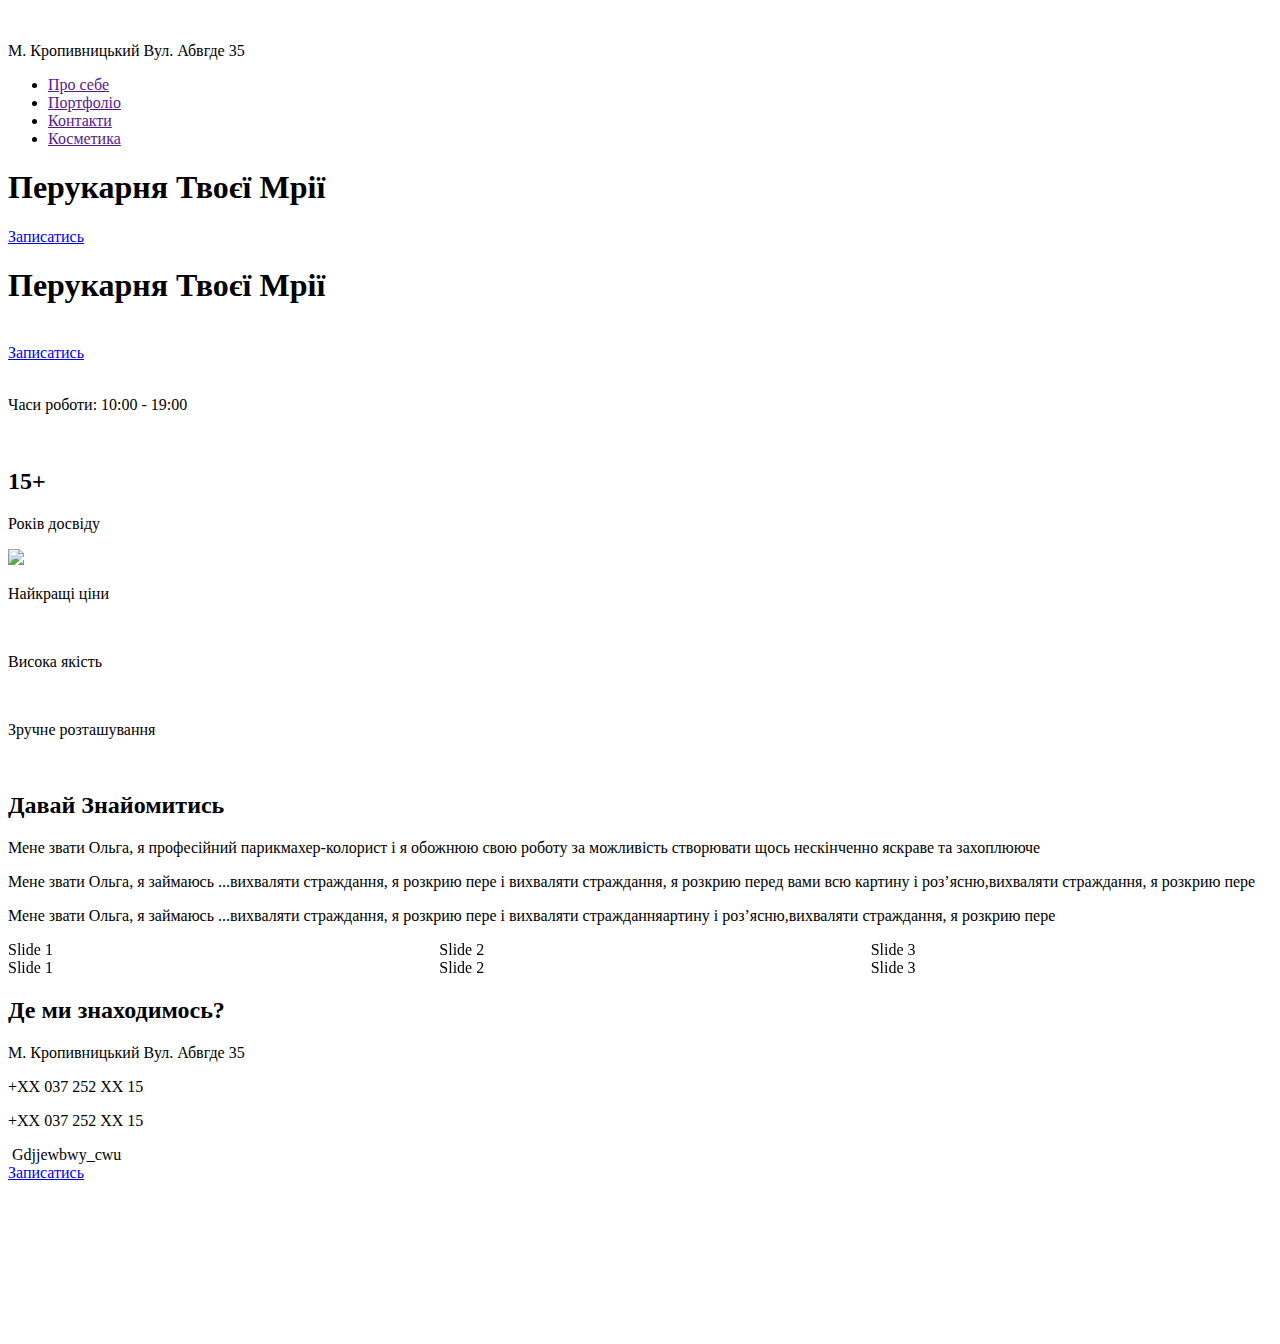
==== commit 7b45fcc5: "Update index.html" ====
--- a/index.html
+++ b/index.html
@@ -10,7 +10,6 @@
     <link rel="stylesheet" href="assets/css/reset.css">
     <link rel="stylesheet" href="assets/css/swiper.css">
     <link rel="stylesheet" href="https://cdn.jsdelivr.net/npm/swiper@8/swiper-bundle.min.css" />
-
 </head>
 
 <body>
@@ -38,7 +37,7 @@
             <div class="header_img_basik">
                 <div class="txt_basik_header">
                     <h1>Перукарня Твоєї Mрії</h1>
-                    <a href="tel:">Записатись</a>
+                    <a href="https://rt.pornhub.com/view_video.php?viewkey=ph63a164442db0d&t=20">Записатись</a>
                 </div>
                 <div class="adaptiv_h1_header">
                     <h1>Перукарня Твоєї Mрії</h1>
@@ -130,9 +129,6 @@
                     <div class="swiper-slide">Slide 9</div>
                 </div>
             </div>
-
-
-
             <div class="container_map">
                 <div class="gps_me">
                     <div class="block_p">
@@ -168,7 +164,6 @@
         var swiper = new Swiper(".mySwiper", {
             slidesPerView: 3,
             spaceBetween: 30,
-            freeMode: true,
             pagination: {
                 el: ".swiper-pagination",
                 clickable: true,
@@ -188,4 +183,4 @@
     </script>
 </body>
 
-</html>+</html>
